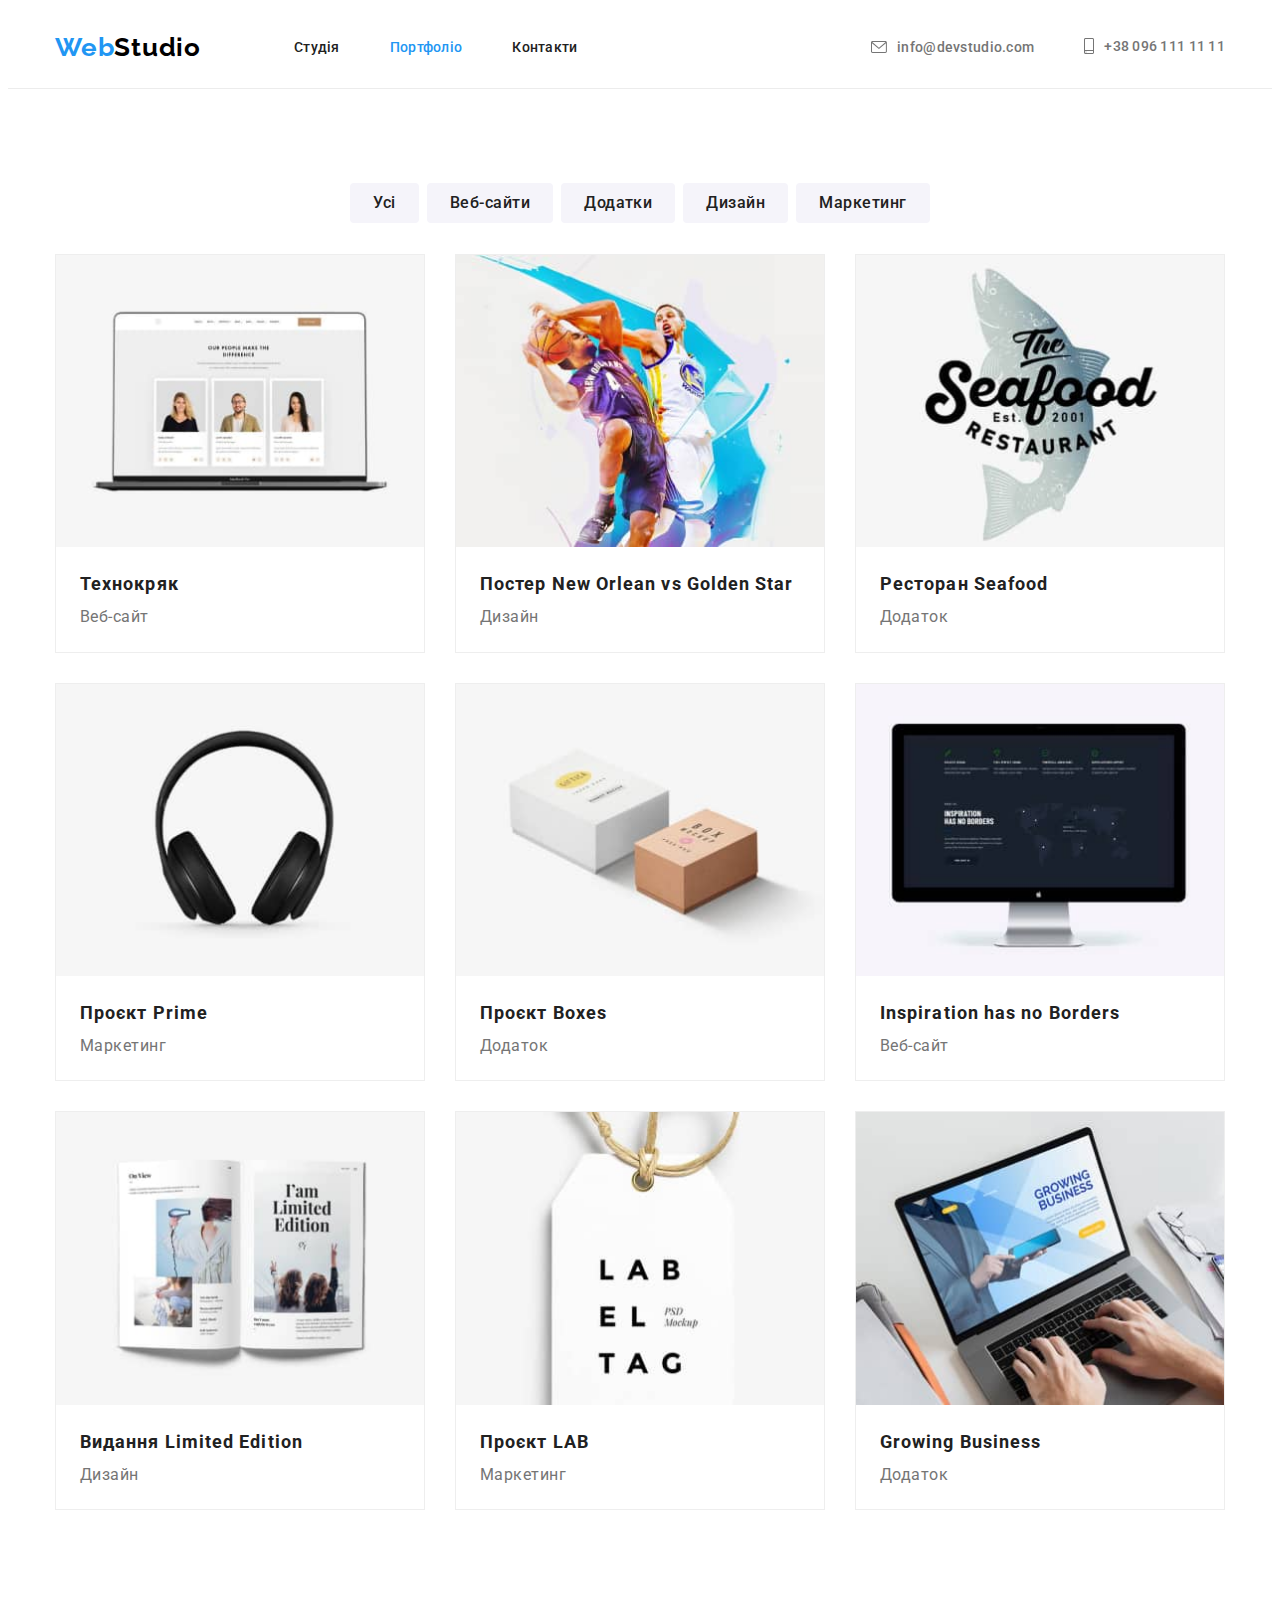
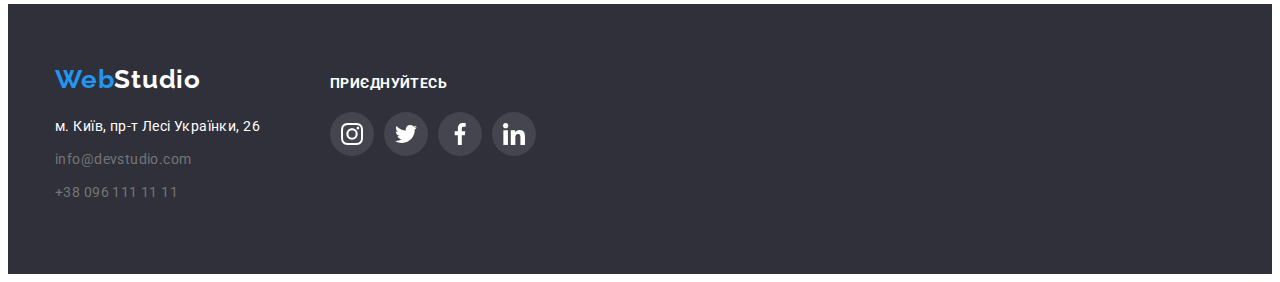
==== portfolio.html @ a6fc7d83 "1" ====
<!DOCTYPE html>
<html lang="uk">
  <head>
    <meta charset="UTF-8" />
    <meta http-equiv="X-UA-Compatible" content="IE=edge" />
    <meta name="viewport" content="width=device-width, initial-scale=1.0" />
    <title>WebStudio</title>
    <!-- GoogleFonts -->
    <link
      href="https://fonts.googleapis.com/css2?family=Raleway:wght@700&family=Roboto:wght@400;500;700;900&display=swap"
      rel="stylesheet"
    />
    <link rel="stylesheet" href="./css/styles.css" />
  </head>
  <body>
    <header class="border">
      <div class="container">
        <nav class="main-nav">
          <a class="logo-webs" href="#">Web<span class="logo-studio">Studio</span></a>
          <ul class="links">
            <li class="item">
              <a class="link-studio" href="./index.html">Студія</a>
            </li>
            <li class="item">
              <a class="link-portfolio current" href="./portfolio.html">Портфоліо</a>
            </li>
            <li class="item">
              <a class="link-contacts" href="#">Контакти</a>
            </li>
          </ul>
        </nav>
        <!-- mail and telephone number -->

        <ul class="contacts">
          <li class="item item-mail">
            <a class="contacts-mail" href="mailto:info@devstudio.com">
              <svg class="envelope" width="16px" height="12px" ;>
                <use href="./images/icons.svg#icon-envelope"></use>
              </svg>
              info@devstudio.com</a
            >
          </li>
          <li class="item item-tel">
            <a class="contacts-tel" href="tel:+380961111111">
              <svg class="telephone" width="10" height="16" ;>
                <use href="./images/icons.svg#icon-smartphone"></use>
              </svg>
              +38 096 111 11 11</a
            >
          </li>
        </ul>
      </div>
    </header>
    <!-- main-navigation -->
    <main>
      <section class="portfolio-cont">
        <div class="container">
          <h1 hidden>portfolio</h1>
          <ul class="main-nav-filter">
            <li class="item"><button class="button" type="button">Усі</button></li>
            <li class="item"><button class="button" type="button">Веб-сайти</button></li>
            <li class="item"><button class="button" type="button">Додатки</button></li>
            <li class="item"><button class="button" type="button">Дизайн</button></li>
            <li class="item"><button class="button" type="button">Маркетинг</button></li>
          </ul>
          <ul class="our-web">
            <li class="web-item">
              <div class="tumb-portfolio"><p class="port-text"> Ресурс пропонує комплексні пропозиції з різним рівнем функціоналу та сервісів. Все це дозволить
                відвідувачу отримати
                вичерпні відомості про компанію чи приватну особу.</p><a class="sides" href="#"></div>
                <img
                  src="./images/portfolio/1.jpg"
                  alt="приклади сайтів"
                  width="370"
                  height="294"
                />
                <div class="text-work">
                  <h2 class="header-portofolio">Технокряк</h2>
                  <p class="text-portfolio">Веб-сайт</p>
                </div>
              </a>
            </li>
            <li class="web-item">
              <div class="tumb-portfolio">
                <p class="port-text"> Ресурс пропонує комплексні пропозиції з різним рівнем функціоналу та сервісів. Все це дозволить
                  відвідувачу отримати
                  вичерпні відомості про компанію чи приватну особу.</p>
                <a class="sides" href="#">
                
              </div>
                <img
                  src="./images/portfolio/img2.jpg"
                  alt="приклади сайтів"
                  width="370"
                  height="294"
                />
                <div class="text-work">
                  <h2 class="header-portofolio">Постер New Orlean vs Golden Star</h2>
                  <p class="text-portfolio">Дизайн</p>
                </div>
              </a>
            </li>
            <li class="web-item">
              <div class="tumb-portfolio"><p class="port-text"> Ресурс пропонує комплексні пропозиції з різним рівнем функціоналу та сервісів. Все це дозволить
                відвідувачу отримати
                вичерпні відомості про компанію чи приватну особу.</p><a class="sides" href="#"></div>
                <img
                  src="./images/portfolio/img3.jpg"
                  alt="приклади сайтів"
                  width="370"
                  height="294"
                />
                <div class="text-work">
                  <h2 class="header-portofolio">Ресторан Seafood</h2>
                  <p class="text-portfolio">Додаток</p>
                </div>
              </a>
            </li>
            <li class="web-item">
              <div class="tumb-portfolio"><p class="port-text"> Ресурс пропонує комплексні пропозиції з різним рівнем функціоналу та сервісів. Все це дозволить
                відвідувачу отримати
                вичерпні відомості про компанію чи приватну особу.</p><a class="sides" href="#"></div>
                <img
                  src="./images/portfolio/img4.jpg"
                  alt="приклади сайтів"
                  width="370"
                  height="294"
                />
                <div class="text-work">
                  <h2 class="header-portofolio">Проєкт Prime</h2>
                  <p class="text-portfolio">Маркетинг</p>
                </div>
              </a>
            </li>
            <li class="web-item">
              <div class="tumb-portfolio"><p class="port-text"> Ресурс пропонує комплексні пропозиції з різним рівнем функціоналу та сервісів. Все це дозволить
                відвідувачу отримати
                вичерпні відомості про компанію чи приватну особу.</p><a class="sides" href="#"></div>
                <img
                  src="./images/portfolio/img5.jpg"
                  alt="приклади сайтів"
                  width="370"
                  height="294"
                />
                <div class="text-work">
                  <h2 class="header-portofolio">Проєкт Boxes</h2>
                  <p class="text-portfolio">Додаток</p>
                </div>
              </a>
            </li>
            <li class="web-item">
              <div class="tumb-portfolio"><p class="port-text"> Ресурс пропонує комплексні пропозиції з різним рівнем функціоналу та сервісів. Все це дозволить
                відвідувачу отримати
                вичерпні відомості про компанію чи приватну особу.</p><a class="sides" href="#"></div>
                <img
                  src="./images/portfolio/img6.jpg"
                  alt="приклади сайтів"
                  width="370"
                  height="294"
                />
                <div class="text-work">
                  <h2 class="header-portofolio">Inspiration has no Borders</h2>
                  <p class="text-portfolio">Веб-сайт</p>
                </div>
              </a>
            </li>
            <li class="web-item">
              <div class="tumb-portfolio"><p class="port-text"> Ресурс пропонує комплексні пропозиції з різним рівнем функціоналу та сервісів. Все це дозволить
                відвідувачу отримати
                вичерпні відомості про компанію чи приватну особу.</p><a class="sides" href="#"></div>
                <img
                  src="./images/portfolio/img7.jpg"
                  alt="приклади сайтів"
                  width="370"
                  height="294"
                />
                <div class="text-work">
                  <h2 class="header-portofolio">Видання Limited Edition</h2>
                  <p class="text-portfolio">Дизайн</p>
                </div>
              </a>
            </li>
            <li class="web-item">
              <div class="tumb-portfolio"><p class="port-text"> Ресурс пропонує комплексні пропозиції з різним рівнем функціоналу та сервісів. Все це дозволить
                відвідувачу отримати
                вичерпні відомості про компанію чи приватну особу.</p><a class="sides" href="#"></div>
                <img
                  src="./images/portfolio/img8.jpg"
                  alt="приклади сайтів"
                  width="370"
                  height="294"
                />
                <div class="text-work">
                  <h2 class="header-portofolio">Проєкт LAB</h2>
                  <p class="text-portfolio">Маркетинг</p>
                </div>
              </a>
            </li>
            <li class="web-item">
              <div class="tumb-portfolio"><p class="port-text"> Ресурс пропонує комплексні пропозиції з різним рівнем функціоналу та сервісів. Все це дозволить
                відвідувачу отримати
                вичерпні відомості про компанію чи приватну особу.</p><a class="sides" href="#"></div>
                <img
                  src="./images/portfolio/img9.jpg"
                  alt="приклади сайтів"
                  width="370"
                  height="294"
                />
                <div class="text-work">
                  <h2 class="header-portofolio">Growing Business</h2>
                  <p class="text-portfolio">Додаток</p>
                </div>
              </a>
            </li>
          </ul>
        </div>
      </section>
    </main>
    <footer class="footer">
      <div class="footer-block container">
        <div class="footer-cont">
          <a class="logo-web" href="#">Web<span class="logo-studio-footer">Studio</span></a>
          <address>
            <ul class="advantages-footer">
              <li class="footer-item">
                <a class="adress" href="#">м. Київ, пр-т Лесі Українки, 26</a>
              </li>
              <li class="footer-item">
                <a class="contacts-mail-footer" href="mailto:info@devstudio.com"
                  >info@devstudio.com</a
                >
              </li>
              <li class="footer-item">
                <a class="contacts-tel-footer" href="tel:+380961111111">+38 096 111 11 11</a>
              </li>
            </ul>
          </address>
        </div>
        <div class="foot-par">
          <h2 class="footer-text-header">Приєднуйтесь</h2>
          <ul class="social-accounts">
            <li class="social-items">
              <a class="icons-footers" href="#">
                <svg class="icons-footer" width="22" height="22">
                  <use href="./images/icons.svg#icon-instagram-2"></use>
                </svg>
              </a>
            </li>
            <li class="social-items">
              <a class="icons-footers" href="#">
                <svg class="icons-footer" width="22" height="22">
                  <use href="./images/icons.svg#icon-twitter-1"></use>
                </svg>
              </a>
            </li>
            <li class="social-items">
              <a class="icons-footers" href="#">
                <svg class="icons-footer" width="22px" height="22px">
                  <use href="./images/icons.svg#icon-facebook-1"></use>
                </svg>
              </a>
            </li>
            <li class="social-items">
              <a class="icons-footers" href="#">
                <svg class="icons-footer" width="22" height="22">
                  <use href="./images/icons.svg#icon-linkedin-1"></use>
                </svg>
              </a>
            </li>
          </ul>
        </div>
      </div>
    </footer>
  </body>
</html>
---- css/styles.css ----
h1,
h2,
h3,
p,
ul {
  margin: 0px;
  padding: 0px;
}

html {
  box-sizing: border-box;
}

*,
*::after,
*::before {
  box-sizing: inherit;
}
.list {
  list-style: none;
  padding-left: 0;
  margin: 0;
}

a {
  padding-left: 0;
  margin: 0;
}
ul {
  text-decoration: none;
}
img {
  display: block;
  max-width: 100%;
  height: auto;
}

:root {
  --main-blue-color: #2196f3;
  --main-black-color: #212121;
  --secondary-text-color: #757575;
  --main-font-color: #ffffff;
  --secondary-font-color: #f5f4fa;
}
body {
  font-family: 'Roboto', 'Raleway', 'Gill Sans', 'Gill Sans MT', sans-serif;
  font-style: normal;
  font-weight: 400;
  letter-spacing: 0.03em;
  color: var(--secondary-text-color);
}
/* header */
/* logo */
.container {
  display: flex;
  width: 1200px;
  padding-left: 15px;
  padding-right: 15px;
  margin-left: auto;
  margin-right: auto;
}

.main-nav {
  display: flex;
  align-items: center;
  margin-right: auto;
}

.logo-webs {
  font-family: 'Raleway', sans-serif;
  font-weight: 700;
  font-size: 26px;
  line-height: 1.2;
  letter-spacing: 0.03em;
  text-decoration-line: none;
  color: var(--main-blue-color);
  margin-right: 93px;
  padding-top: 24px;
  padding-bottom: 25px;
}

.logo-studio {
  color: #000000;
}
/* header-nav */
.border {
  border-bottom: 1px solid #ececec;
}

.links .item + .item {
  margin-left: 50px;
}

.links {
  font-family: 'Roboto', sans-serif;
  display: flex;
  font-weight: 500;
  font-size: 14px;
  line-height: 1.1;
  letter-spacing: 0.02em;
  list-style-type: none;
  padding-left: 0;
  margin: 0;
}

.link-studio,
.link-portfolio,
.link-contacts {
  text-decoration: none;
  color: var(--main-black-color);
  font-weight: 500;
  font-size: 14px;
  line-height: 1.1;
  letter-spacing: 0.02em;
  padding-top: 32px;
  padding-bottom: 32px;
  display: block;
  transition: color 250ms cubic-bezier(0.4, 0, 0.2, 1);
}

.link-studio::after,
.link-portfolio::after,
.link-contacts::after {
  content: "";
  display: block;
  background-color: var(--main-blue-color);
  width: 100%;
  height: 4px;
  position: absolute;
  border-radius: 2px;
  bottom: -1px;
  opacity: 0;
}

.link-studio:hover::after,
.link-portfolio:hover::after,
.link-contacts:hover::after {
  opacity: 1;
}

.link-studio:hover,
.link-portfolio:hover,
.link-contacts:hover {
  color: var(--main-blue-color);
  /* opacity: 1; */

}

.link-studio:focus,
.link-portfolio:focus,
.link-contacts:focus {
  color: var(--main-blue-color);
  
}

.current {
  color: var(--main-blue-color);
}

/* contacts */
.contacts {
  display: flex;
  align-items: center;

  font-weight: 500;
  font-size: 14px;
  line-height: 1.1;
  letter-spacing: 0.02em;
  list-style-type: none;
  margin: 0;
  padding: 0;
}

.contacts .item + .item {
  margin-left: 50px;
}

.item {
  position: relative;
 
}

.contacts-mail,
.contacts-tel {
  display: inline-flex;
  color: var(--secondary-text-color);
  text-decoration: none;
  align-items: center;
  transition: color 250ms cubic-bezier(0.4, 0, 0.2, 1);
}

.item-mail:hover {
  color: var(--main-blue-color);
}

.item-tel:hover {
  color: var(--main-blue-color);
}

.envelope,
.telephone {
  margin-right: 10px;
  fill: currentColor;
}

.contacts-mail:hover,
.contacts-tel:hover {
  color: var(--main-blue-color);
}
.contacts-mail:focus,
.contacts-tel:focus {
  color: var(--main-blue-color);
}
/* hero */
.hero {
  display: flex;
  flex-direction: column;
  text-align: center;
  padding-top: 200px;
  padding-bottom: 200px;
  margin-left: auto;
  margin-right: auto;
}

.overlay {
  max-width: 1600px;
  height: 600px;
  background-color: #757575;
  background-image: linear-gradient(to right, rgba(47, 48, 58, 0.4), rgba(47, 48, 58, 0.4)),
    url(../images/hero.jpg);
}

.main-hero {
  display: flex;
  flex-direction: column;
  align-items: center;
  padding-left: 0;
  padding-right: 0;
}
.hero-slogan {
  box-sizing: border-box;
  font-family: 'Roboto', sans-serif;
  font-weight: 900;
  font-size: 44px;
  line-height: 1.4;
  text-align: center;
  letter-spacing: 0.06em;
  text-transform: uppercase;
  color: var(--main-font-color);
  margin-bottom: 30px;
}

.button {
  color: var(--main-font-color);
  background-color: var(--main-blue-color);
  font-weight: 700;
  font-size: 16px;
  line-height: 1.9;
  border-radius: 4px;
  border: 1px solid transparent;
  transition: background-ciolor 250ms cubic-bezier(0.4, 0, 0.2, 1), color 250ms cubic-bezier(0.4, 0, 0.2, 1);
   
}

.button-hero {
  position: relative;
  color: var(--main-font-color);
  background-color: var(--main-blue-color);
  font-weight: 700;
  font-size: 16px;
  line-height: 1.9;
  border-radius: 4px;
  border: 1px solid transparent;
  width: 216px;
  padding: 10px 32px;
  
}

.button-hero:hover {
  background-color: #188CE8;
  box-shadow: 0px 4px 4px rgba(0, 0, 0, 0.15);
  border-radius: 4px;
}

.pointer {
  cursor: pointer;
  transition: background-color 250ms cubic-bezier(0.4, 0, 0.2, 1);
}

.button:hover {
  color: var(--main-blue-color);
  background-color: var(--main-font-color);
}

.button:focus {
  color: var(--main-blue-color);
  background-color: var(--main-font-color);
}

/* <!-- our advantages --> */
.advantages-section {
  padding-top: 94px;
  padding-bottom: 94px;
}

.advantages {
  font-family: 'Roboto';
  list-style-type: none;
  display: flex;
  padding: 0;
  gap: 30px;
}
.main-icons {
  display: flex;
  width: 270px;
  align-items: center;
  height: 120px;
  background-color: #f5f4fa;
  margin-bottom: 30px;
  justify-content: center;
}

.antenna {
  align-items: center;
  fill: currentColor;
}

.item-antenna {
  border-radius: 4px;
}

.headers {
  font-weight: 700;
  font-size: 14px;
  line-height: 1.2;
  letter-spacing: 0.03em;
  text-transform: uppercase;
  color: #212121;
  margin-bottom: 10px;
}

.text {
  font-size: 14px;
  line-height: 1.7;
  letter-spacing: 0.03em;
  color: var(--secondary-text-color);
}

/* /* our works */
.container-work {
  width: 1200px;
  margin-left: auto;
  margin-right: auto;
  margin-bottom: 81px;
}

.to-do-section {
  display: flex;
  flex-direction: column;
  align-items: center;
  padding-left: 0;
  padding-right: 0;
}

.to-do {
  padding-bottom: 94px;
}
.header-work {
  font-family: 'Roboto';
  font-style: normal;
  font-weight: 700;
  font-size: 36px;
  line-height: 42px;
  text-align: center;
  letter-spacing: 0.03em;

  color: #212121;
  padding-bottom: 50px;
}

.our-works {
  display: flex;
  padding: 0;
  list-style-type: none;
  margin: 0;
  gap: 30px;
}

.works-item {
  position: relative;
  flex-basis: calc((100% - 90px) / 3);
}
.works-item::before {
  position: absolute;
  bottom: 0;
  content: "";
  display: inline-block;
  width: 100%;
  height: 70px;
  background-color: #2F303A;
  opacity: 0.8;
}
.text-bg {
  position: absolute;
  bottom: 27px;
  left: 107px;
  font-weight: 700;
    font-size: 14px;
    line-height: 16px;
    text-align: center;
    letter-spacing: 0.03em;
    text-transform: uppercase;
    color: #FFFFFF;
    
}

/* our team */
.team-section {
  background-color: #f5f4fa;
  padding-top: 94px;
  padding-bottom: 94px;
}

.section-cont {
  display: flex;
  flex-direction: column;
}

.team {
  width: 1170px;
  font-family: 'Roboto';
  font-weight: 700;
  font-size: 36px;
  line-height: 1.7;
  text-align: center;
  letter-spacing: 0.03em;
  color: var(--main-black-color);
  padding-bottom: 50px;
}
.team-text {
  padding-top: 30px;
  padding-bottom: 30px;
}

.team-members {
  font-family: 'Roboto';
  display: flex;
  list-style-type: none;
  padding: 0;
  margin: 0;
  gap: 30px;
}

.team-item {
  background-color: var(--main-font-color);
  box-shadow: 0px 1px 3px rgba(0, 0, 0, 0.12), 0px 1px 1px rgba(0, 0, 0, 0.14),
    0px 2px 1px rgba(0, 0, 0, 0.2);
  border-radius: 0px 0px 4px 4px;
}

.members {
  font-weight: 500;
  font-size: 16px;
  line-height: 1.7;
  letter-spacing: 0.03em;
  color: var(--main-black-color);
  text-align: center;
}
.possition {
  font-size: 16px;
  line-height: 1.7;
  letter-spacing: 0.03em;
  color: var(--secondary-text-color);
  text-align: center;
  margin-bottom: 16px;
}

.team-icons {
  width: 206px;
  margin: auto;
}

.team-links {
  width: 44px;
  height: 44px;
  fill: #afb1b8;
  text-decoration: none;
  justify-content: center;
  display: inline-flex;
  align-items: center;
  border-radius: 50%;
  transition: fill 250ms cubic-bezier(0.4, 0, 0.2, 1), background-color 250ms cubic-bezier(0.4, 0, 0.2, 1);
}

.team-links:hover {
  width: 44px;
  height: 44px;
  fill: #fff;
  text-decoration: none;
  background-color: var(--main-blue-color);
  padding: 12px;
  display: inline-flex;
  align-items: center;
  border-radius: 50%;
}

.icons-list-team {
  display: flex;
  list-style: none;
  justify-content: space-between;
  align-items: center;
}

.ellipse-1,
.ellipse-2,
.ellipse-3,
.ellipse-4 {
  fill: AFB1B8;
}

.ellipse-1:hover {
  fill: var(--main-font-color);
}
.ellipse-2:hover {
  fill: var(--main-font-color);
}
.ellipse-3:hover {
  fill: var(--main-font-color);
}
.ellipse-4:hover {
  fill: var(--main-font-color);
}

.icons-clients-comp {
  padding-top: 94px;
  padding-bottom: 94px;
}
.second {
  display: flex;
  flex-direction: column;
}

.parameters {
  display: flex;
  list-style: none;
  gap: 30px;
}

.icons-list {
  display: flex;
  width: 170px;
  height: 92px;
  align-items: center;
}

.company-icons {
  display: flex;
  width: 100%;
  height: 100%;
  border: 1px solid #afb1b8;
  border-radius: 4px;
  margin-right: 0px;
  justify-content: center;
  align-items: center;
  transition: border 250ms cubic-bezier(0.4, 0, 0.2, 1);
    
}

.company-icons:hover,
.company-icons:focus {
  border: 1px solid #2196f3;
}

.clients-comp {
  font-weight: 700;
  font-size: 36px;
  line-height: 1.16px;
  letter-spacing: 0.03em;
  color: #212121;
  padding-bottom: 50px;
  margin: auto;
}

.clients-colors {
  fill: #afb1b8;
  transition: fill 250ms cubic-bezier(0.4, 0, 0.2, 1);
  
}

.company-icons:hover .clients-colors {
  fill: var(--main-blue-color);
}

/* footer */
.footer {
  background-color: #2f303a;
  padding-top: 60px;

  padding-bottom: 60px;
}

.footer-item {
  margin-bottom: 9px;
}

.footer-cont {
  display: flex;
  flex-direction: column;
  margin-right: 70px;
}
.logo-studio-footer {
  color: var(--main-font-color);
}

.logo-web {
  font-family: 'Raleway', sans-serif;
  font-weight: 700;
  font-size: 26px;
  line-height: 1.2;
  letter-spacing: 0.03em;
  text-decoration-line: none;
  color: var(--main-blue-color);
  margin-bottom: 20px;
}
.advantages-footer {
  font-family: 'Roboto';
  font-weight: 400;
  font-size: 14px;
  line-height: 1.7;
  letter-spacing: 0.03em;
  list-style-type: none;
  padding: 0;
  margin: 0;
}

.adress-info {
  list-style-type: none;
}
.adress {
  font-style: normal;
  font-size: 14px;
  line-height: 1.7;
  letter-spacing: 0.03em;
  color: var(--main-font-color);
  text-decoration: none;
  transition: color 250ms cubic-bezier(0.4, 0, 0.2, 1);
}

.adress:hover,
.adress:focus {
  color: var(--main-blue-color);
}
.contacts-mail-footer,
.contacts-tel-footer {
  font-style: normal;
  font-size: 14px;
  line-height: 1.7;
  letter-spacing: 0.03em;
  color: var(--secondary-text-color);
  text-decoration: none;
  transition: color 250ms cubic-bezier(0.4, 0, 0.2, 1);
}
.contacts-mail-footer:hover,
.contacts-tel-footer:hover {
  color: var(--main-blue-color);
}
.contacts-mail-footer:focus,
.contacts-tel-footer:focus {
  color: var(--main-blue-color);
}

.icon-footer {
  display: flex;
  margin-right: auto;
}

.footer-text-header {
  font-weight: 700;
  font-size: 14px;
  line-height: 1.1;
  letter-spacing: 0.03em;
  text-transform: uppercase;
  margin-bottom: 20px;
  color: #ffffff;
}

.social-accounts {
  display: flex;
  list-style: none;
}

.social-items:not(:last-child) {
  margin-right: 10px;
}

.icons-footers {
  display: flex;
  width: 44px;
  height: 44px;
  align-items: center;
  justify-content: center;
  border-radius: 50%;
  background: rgba(255, 255, 255, 0.1);
  transition: background-color 250ms cubic-bezier(0.4, 0, 0.2, 1);
}

.icons-footers:hover {
  background-color: #2196f3;
}

.icons-footer {
  fill: var(--main-font-color);
  transition: color 250ms cubic-bezier(0.4, 0, 0.2, 1);
}

.footer-block {
  display: flex;
  align-items: baseline;
}

/* buttons */

.portfolio-cont .container {
  display: inline;
}

.main-nav-filter {
  display: flex;
  margin: auto;
  justify-content: center;
  color: var(--main-black-color);
  list-style-type: none;
  padding: 0;
  margin-bottom: 31px;
}

.button {
  font-family: 'Roboto';
  font-style: normal;
  text-align: center;
  letter-spacing: 0.03em;
  font-weight: 500;
  font-size: 16px;
  line-height: 1.6;
  padding-top: 6px;
  padding-right: 22px;
  padding-bottom: 6px;
  padding-left: 22px;
}

.main-nav-filter .item + .item {
  margin-left: 8px;
}

.main-nav-filter .button {
  color: var(--main-black-color);
  background-color: var(--secondary-font-color);
  font-weight: 500;
  font-size: 16px;
  line-height: 1.6;
  text-align: center;
  letter-spacing: 0.03em;
  cursor: pointer;
}
.main-nav-filter .button:hover {
  color: var(--main-font-color);
  background-color: var(--main-blue-color);
  filter: drop-shadow(0px 4px 4px rgba(0, 0, 0, 0.25));
}
.main-nav-filter .button:focus {
  color: var(--main-font-color);
  background-color: var(--main-blue-color);
}

/* Our web-sides */
.our-web {
  display: flex;
  flex-wrap: wrap;
  list-style-type: none;
  width: 1170px;

  padding: 0;
  justify-content: space-between;
  margin: 0;
  gap: 30px;
}

.web-item {
  position: relative;
  border: 1px solid #eeeeee;
  flex-basis: calc((100% - 60px) / 3);
  transition: box-shadow 250ms cubic-bezier(0.4, 0, 0.2, 1);
}

.tumb-portfolio::before {
  display: flex;
  content: "";
  position: absolute;
  width: 370px;
  height: 294px;
  background-color: rgba(33, 150, 243, 0.9);
  opacity: 0;
  transform: translateY(100%);
  transition: transform 250ms cubic-bezier(0.4, 0, 0.2, 1);
  
}

.web-item:hover .tumb-portfolio::before,
 .web-item:focus.tumb-portfolio::before {
  opacity: 1;
  transform: translateY(0);
  transition: transform 250ms cubic-bezier(0.4, 0, 0.2, 1);
}

.web-item:hover,
.web-item:focus {
  border: 1px solid #eeeeee;
  box-shadow: 0px 4px 4px rgba(0, 0, 0, 0.25);
}

.port-text {
  position: absolute;
top: 63px;
left: 24px;
bottom: 63px;
right: 24px;
  font-weight: 400;
    font-size: 18px;
    line-height: 1.5;
    letter-spacing: 0.03em;
    color: #FFFFFF;
    opacity: 0;
      transform: translateY(100%);
      transition: transform 250ms cubic-bezier(0.4, 0, 0.2, 1);
}

.web-item:hover .port-text,
.web-item:focus.port-text:focus {
  opacity: 1;
    transform: translateY(0);
    transition: transform 250ms cubic-bezier(0.4, 0, 0.2, 1);
}
.sides {
  text-decoration: none;
}

.text-work {
  padding: 19px 24px 19px 24px;
  text-decoration: none;
}

.header-portofolio {
  font-family: 'Roboto';
  font-weight: 700;
  font-size: 18px;
  line-height: 2;
  letter-spacing: 0.06em;
  color: var(--main-black-color);
}
.text-portfolio {
  font-family: 'Roboto';
  font-size: 16px;
  line-height: 1.9;
  letter-spacing: 0.03em;
  color: var(--secondary-text-color);
}

/* main-portfolio */
.portfolio-cont {
  display: flex;
  padding-top: 94px;
  padding-bottom: 94px;
  justify-content: center;
}


.backdrop {
  position: fixed;
   top: 0;
  left: 0;
  background-color: rgba(0, 0, 0, 0.102);
  width: 100%;
  height: 100%;
  
}

.backdrop.is-hidden {
  opacity: 0;
  pointer-events: none;
}

.backdrop .modal {
 position: absolute;
  top: 50%;
  left: 50%;
    width: 528px;
      height: 521px;
  transform: translate(-50%, -50%);
  background-color: #FFFFFF;
}

.modal {
  display: flex;
}

.icon-svg {
display: flex;
align-items: center;
justify-content: center;
  width: 30px;
  height: 30px;
}


.close-btn {
  display: inline-block;
  margin-left: auto;
  background: transparent;
  border: none;
  width: 30px;
  height: 30px;
  /* background-image: url('../images/close1.png'); */
}
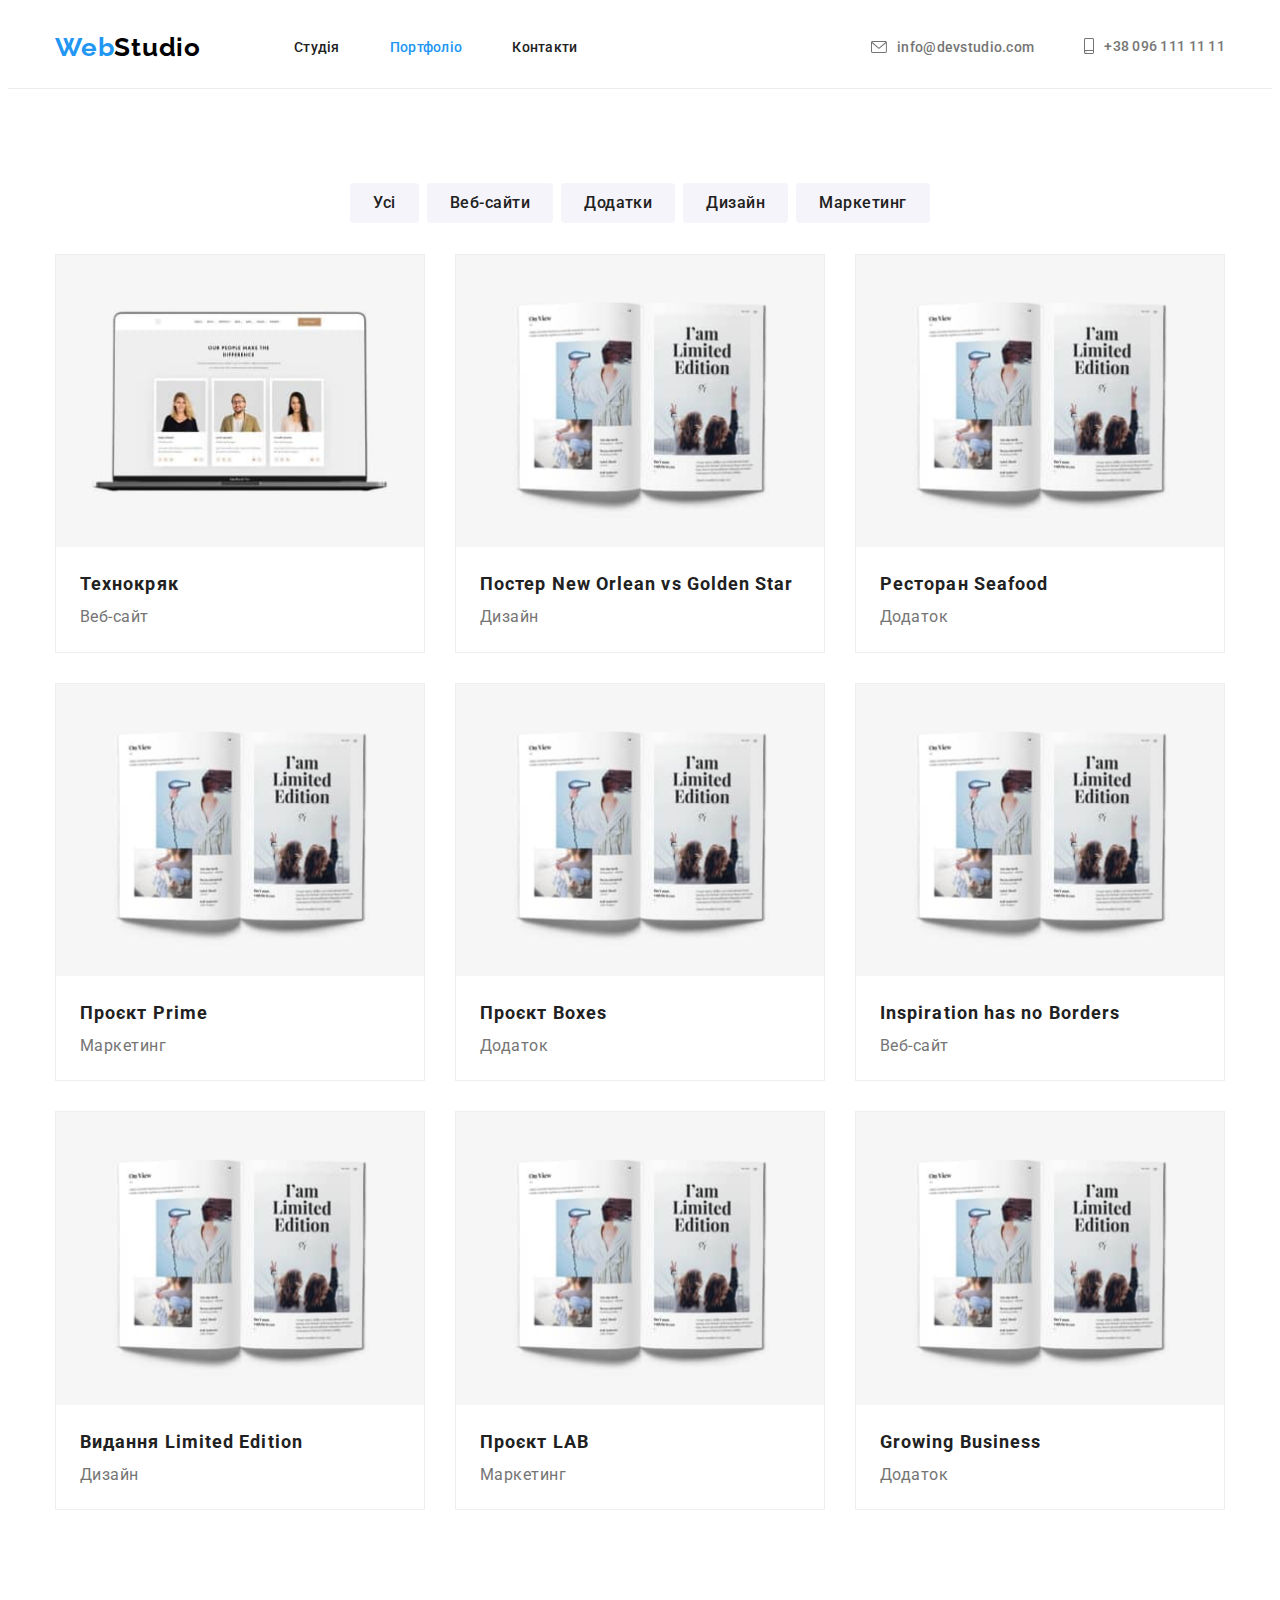
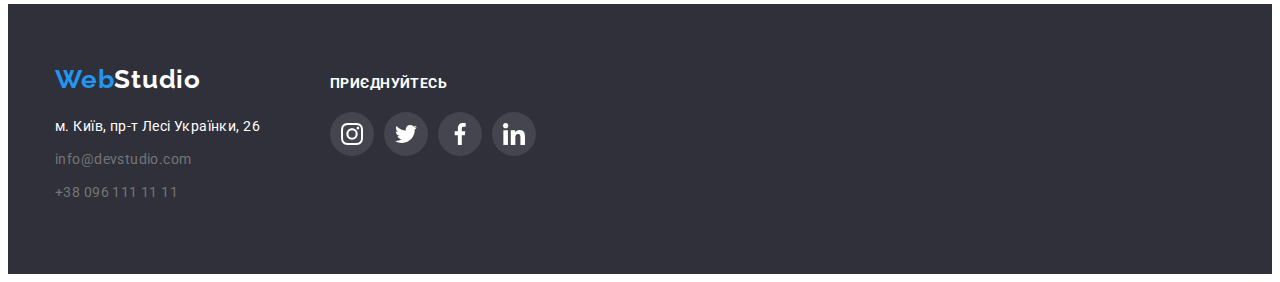
==== commit e5fdb443: "hw 5" ====
--- a/portfolio.html
+++ b/portfolio.html
@@ -1,275 +1,269 @@
 <!DOCTYPE html>
 <html lang="uk">
-  <head>
-    <meta charset="UTF-8" />
-    <meta http-equiv="X-UA-Compatible" content="IE=edge" />
-    <meta name="viewport" content="width=device-width, initial-scale=1.0" />
-    <title>WebStudio</title>
-    <!-- GoogleFonts -->
-    <link
-      href="https://fonts.googleapis.com/css2?family=Raleway:wght@700&family=Roboto:wght@400;500;700;900&display=swap"
-      rel="stylesheet"
-    />
-    <link rel="stylesheet" href="./css/styles.css" />
-  </head>
-  <body>
-    <header class="border">
+
+<head>
+  <meta charset="UTF-8" />
+  <meta http-equiv="X-UA-Compatible" content="IE=edge" />
+  <meta name="viewport" content="width=device-width, initial-scale=1.0" />
+  <title>WebStudio</title>
+  <!-- GoogleFonts -->
+  <link href="https://fonts.googleapis.com/css2?family=Raleway:wght@700&family=Roboto:wght@400;500;700;900&display=swap"
+    rel="stylesheet" />
+  <link rel="stylesheet" href="./css/styles.css" />
+</head>
+
+<body>
+  <header class="border">
+    <div class="container">
+      <nav class="main-nav">
+        <a class="logo-webs" href="#">Web<span class="logo-studio">Studio</span></a>
+        <ul class="links">
+          <li class="item">
+            <a class="link-studio" href="./index.html">Студія</a>
+          </li>
+          <li class="item">
+            <a class="link-portfolio current" href="./portfolio.html">Портфоліо</a>
+          </li>
+          <li class="item">
+            <a class="link-contacts" href="#">Контакти</a>
+          </li>
+        </ul>
+      </nav>
+      <!-- mail and telephone number -->
+
+      <ul class="contacts">
+        <li class="item item-mail">
+          <a class="contacts-mail" href="mailto:info@devstudio.com">
+            <svg class="envelope" width="16px" height="12px" ;>
+              <use href="./images/icons.svg#icon-envelope"></use>
+            </svg>
+            info@devstudio.com</a>
+        </li>
+        <li class="item item-tel">
+          <a class="contacts-tel" href="tel:+380961111111">
+            <svg class="telephone" width="10" height="16" ;>
+              <use href="./images/icons.svg#icon-smartphone"></use>
+            </svg>
+            +38 096 111 11 11</a>
+        </li>
+      </ul>
+    </div>
+  </header>
+  <!-- main-navigation -->
+  <main>
+    <section class="portfolio-cont">
       <div class="container">
-        <nav class="main-nav">
-          <a class="logo-webs" href="#">Web<span class="logo-studio">Studio</span></a>
-          <ul class="links">
-            <li class="item">
-              <a class="link-studio" href="./index.html">Студія</a>
-            </li>
-            <li class="item">
-              <a class="link-portfolio current" href="./portfolio.html">Портфоліо</a>
-            </li>
-            <li class="item">
-              <a class="link-contacts" href="#">Контакти</a>
-            </li>
-          </ul>
-        </nav>
-        <!-- mail and telephone number -->
-
-        <ul class="contacts">
-          <li class="item item-mail">
-            <a class="contacts-mail" href="mailto:info@devstudio.com">
-              <svg class="envelope" width="16px" height="12px" ;>
-                <use href="./images/icons.svg#icon-envelope"></use>
-              </svg>
-              info@devstudio.com</a
-            >
-          </li>
-          <li class="item item-tel">
-            <a class="contacts-tel" href="tel:+380961111111">
-              <svg class="telephone" width="10" height="16" ;>
-                <use href="./images/icons.svg#icon-smartphone"></use>
-              </svg>
-              +38 096 111 11 11</a
-            >
-          </li>
+        <h1 hidden>portfolio</h1>
+        <ul class="main-nav-filter">
+          <li class="item"><button class="button" type="button">Усі</button></li>
+          <li class="item"><button class="button" type="button">Веб-сайти</button></li>
+          <li class="item"><button class="button" type="button">Додатки</button></li>
+          <li class="item"><button class="button" type="button">Дизайн</button></li>
+          <li class="item"><button class="button" type="button">Маркетинг</button></li>
         </ul>
-      </div>
-    </header>
-    <!-- main-navigation -->
-    <main>
-      <section class="portfolio-cont">
-        <div class="container">
-          <h1 hidden>portfolio</h1>
-          <ul class="main-nav-filter">
-            <li class="item"><button class="button" type="button">Усі</button></li>
-            <li class="item"><button class="button" type="button">Веб-сайти</button></li>
-            <li class="item"><button class="button" type="button">Додатки</button></li>
-            <li class="item"><button class="button" type="button">Дизайн</button></li>
-            <li class="item"><button class="button" type="button">Маркетинг</button></li>
-          </ul>
-          <ul class="our-web">
-            <li class="web-item">
-              <div class="tumb-portfolio"><p class="port-text"> Ресурс пропонує комплексні пропозиції з різним рівнем функціоналу та сервісів. Все це дозволить
-                відвідувачу отримати
-                вичерпні відомості про компанію чи приватну особу.</p><a class="sides" href="#"></div>
-                <img
-                  src="./images/portfolio/1.jpg"
-                  alt="приклади сайтів"
-                  width="370"
-                  height="294"
-                />
+        <ul class="our-web">
+          <li class="web-item">
+              <a class="sides" href="#">
+                  <div class="overlays">
+                <img src="./images/portfolio/1.jpg" alt="приклади сайтів" width="370" height="294" />
+                <p class="port-text"> Ресурс пропонує комплексні пропозиції з різним рівнем функціоналу та сервісів. Все
+                  це дозволить
+                  відвідувачу отримати
+                  вичерпні відомості про компанію чи приватну особу.</p>
+                </div>
                 <div class="text-work">
                   <h2 class="header-portofolio">Технокряк</h2>
                   <p class="text-portfolio">Веб-сайт</p>
+                  </div>
+              </a>
+            
+      </li>
+      <li class="web-item">
+<a class="sides" href="#">
+  <div class="overlays">
+    <p class="port-text"> Ресурс пропонує комплексні пропозиції з різним рівнем функціоналу та сервісів. Все це
+      дозволить
+      відвідувачу отримати
+      вичерпні відомості про компанію чи приватну особу.</p>
+    <img src="./images/portfolio/img7.jpg" alt="приклади сайтів" width="370" height="294" />
+  </div>
+            <div class="text-work">
+              <h2 class="header-portofolio">Постер New Orlean vs Golden Star</h2>
+       <p class="text-portfolio">Дизайн</p>
+            </div>
+          </a>
+
+      </li>
+      <li class="web-item">
+              <a class="sides" href="#">
+                <div class="overlays">
+                  <p class="port-text"> Ресурс пропонує комплексні пропозиції з різним рівнем функціоналу та сервісів. Все це
+                    дозволить
+                    відвідувачу отримати
+                    вичерпні відомості про компанію чи приватну особу.</p>
+                  <img src="./images/portfolio/img7.jpg" alt="приклади сайтів" width="370" height="294" />
                 </div>
-              </a>
+            <div class="text-work">
+              <h2 class="header-portofolio">Ресторан Seafood</h2>
+              <p class="text-portfolio">Додаток</p>
+            </div>
+          </a>
+       
+      </li>
+      <li class="web-item">
+      <a class="sides" href="#">
+        <div class="overlays">
+          <p class="port-text"> Ресурс пропонує комплексні пропозиції з різним рівнем функціоналу та сервісів. Все це
+            дозволить
+            відвідувачу отримати
+            вичерпні відомості про компанію чи приватну особу.</p>
+          <img src="./images/portfolio/img7.jpg" alt="приклади сайтів" width="370" height="294" />
+        </div>
+            <div class="text-work">
+              <h2 class="header-portofolio">Проєкт Prime</h2>
+              <p class="text-portfolio">Маркетинг</p>
+            </div>
+          </a>
+       
+
+      </li>
+      <li class="web-item">
+      <a class="sides" href="#">
+        <div class="overlays">
+          <p class="port-text"> Ресурс пропонує комплексні пропозиції з різним рівнем функціоналу та сервісів. Все це
+            дозволить
+            відвідувачу отримати
+            вичерпні відомості про компанію чи приватну особу.</p>
+          <img src="./images/portfolio/img7.jpg" alt="приклади сайтів" width="370" height="294" />
+        </div>
+            <div class="text-work">
+              <h2 class="header-portofolio">Проєкт Boxes</h2>
+              <p class="text-portfolio">Додаток</p>
+            </div>
+          </a>
+       
+      </li>
+      <li class="web-item">
+      <a class="sides" href="#">
+        <div class="overlays">
+          <p class="port-text"> Ресурс пропонує комплексні пропозиції з різним рівнем функціоналу та сервісів. Все це
+            дозволить
+            відвідувачу отримати
+            вичерпні відомості про компанію чи приватну особу.</p>
+          <img src="./images/portfolio/img7.jpg" alt="приклади сайтів" width="370" height="294" />
+        </div>
+            <div class="text-work">
+              <h2 class="header-portofolio">Inspiration has no Borders</h2>
+              <p class="text-portfolio">Веб-сайт</p>
+            </div>
+          </a>
+       
+      </li>
+      <li class="web-item">
+      <a class="sides" href="#">
+        <div class="overlays">
+          <p class="port-text"> Ресурс пропонує комплексні пропозиції з різним рівнем функціоналу та сервісів. Все це
+            дозволить
+            відвідувачу отримати
+            вичерпні відомості про компанію чи приватну особу.</p>
+            <img src="./images/portfolio/img7.jpg" alt="приклади сайтів" width="370" height="294" />
+            </div>
+            <div class="text-work">
+              <h2 class="header-portofolio">Видання Limited Edition</h2>
+              <p class="text-portfolio">Дизайн</p>
+            </div>
+          </a>
+       
+      </li>
+      <li class="web-item">
+      <a class="sides" href="#">
+        <div class="overlays">
+          <p class="port-text"> Ресурс пропонує комплексні пропозиції з різним рівнем функціоналу та сервісів. Все це
+            дозволить
+            відвідувачу отримати
+            вичерпні відомості про компанію чи приватну особу.</p>
+          <img src="./images/portfolio/img7.jpg" alt="приклади сайтів" width="370" height="294" />
+        </div>
+            <div class="text-work">
+              <h2 class="header-portofolio">Проєкт LAB</h2>
+              <p class="text-portfolio">Маркетинг</p>
+            </div>
+          </a>
+       
+      </li>
+      <li class="web-item">
+      <a class="sides" href="#">
+        <div class="overlays">
+          <p class="port-text"> Ресурс пропонує комплексні пропозиції з різним рівнем функціоналу та сервісів. Все це
+            дозволить
+            відвідувачу отримати
+            вичерпні відомості про компанію чи приватну особу.</p>
+          <img src="./images/portfolio/img7.jpg" alt="приклади сайтів" width="370" height="294" />
+        </div>
+            <div class="text-work">
+              <h2 class="header-portofolio">Growing Business</h2>
+              <p class="text-portfolio">Додаток</p>
+            </div>
+          </a>
+       
+      </li>
+      </ul>
+      </div>
+    </section>
+  </main>
+  <footer class="footer">
+    <div class="footer-block container">
+      <div class="footer-cont">
+        <a class="logo-web" href="#">Web<span class="logo-studio-footer">Studio</span></a>
+        <address>
+          <ul class="advantages-footer">
+            <li class="footer-item">
+              <a class="adress" href="#">м. Київ, пр-т Лесі Українки, 26</a>
             </li>
-            <li class="web-item">
-              <div class="tumb-portfolio">
-                <p class="port-text"> Ресурс пропонує комплексні пропозиції з різним рівнем функціоналу та сервісів. Все це дозволить
-                  відвідувачу отримати
-                  вичерпні відомості про компанію чи приватну особу.</p>
-                <a class="sides" href="#">
-                
-              </div>
-                <img
-                  src="./images/portfolio/img2.jpg"
-                  alt="приклади сайтів"
-                  width="370"
-                  height="294"
-                />
-                <div class="text-work">
-                  <h2 class="header-portofolio">Постер New Orlean vs Golden Star</h2>
-                  <p class="text-portfolio">Дизайн</p>
-                </div>
-              </a>
+            <li class="footer-item">
+              <a class="contacts-mail-footer" href="mailto:info@devstudio.com">info@devstudio.com</a>
             </li>
-            <li class="web-item">
-              <div class="tumb-portfolio"><p class="port-text"> Ресурс пропонує комплексні пропозиції з різним рівнем функціоналу та сервісів. Все це дозволить
-                відвідувачу отримати
-                вичерпні відомості про компанію чи приватну особу.</p><a class="sides" href="#"></div>
-                <img
-                  src="./images/portfolio/img3.jpg"
-                  alt="приклади сайтів"
-                  width="370"
-                  height="294"
-                />
-                <div class="text-work">
-                  <h2 class="header-portofolio">Ресторан Seafood</h2>
-                  <p class="text-portfolio">Додаток</p>
-                </div>
-              </a>
-            </li>
-            <li class="web-item">
-              <div class="tumb-portfolio"><p class="port-text"> Ресурс пропонує комплексні пропозиції з різним рівнем функціоналу та сервісів. Все це дозволить
-                відвідувачу отримати
-                вичерпні відомості про компанію чи приватну особу.</p><a class="sides" href="#"></div>
-                <img
-                  src="./images/portfolio/img4.jpg"
-                  alt="приклади сайтів"
-                  width="370"
-                  height="294"
-                />
-                <div class="text-work">
-                  <h2 class="header-portofolio">Проєкт Prime</h2>
-                  <p class="text-portfolio">Маркетинг</p>
-                </div>
-              </a>
-            </li>
-            <li class="web-item">
-              <div class="tumb-portfolio"><p class="port-text"> Ресурс пропонує комплексні пропозиції з різним рівнем функціоналу та сервісів. Все це дозволить
-                відвідувачу отримати
-                вичерпні відомості про компанію чи приватну особу.</p><a class="sides" href="#"></div>
-                <img
-                  src="./images/portfolio/img5.jpg"
-                  alt="приклади сайтів"
-                  width="370"
-                  height="294"
-                />
-                <div class="text-work">
-                  <h2 class="header-portofolio">Проєкт Boxes</h2>
-                  <p class="text-portfolio">Додаток</p>
-                </div>
-              </a>
-            </li>
-            <li class="web-item">
-              <div class="tumb-portfolio"><p class="port-text"> Ресурс пропонує комплексні пропозиції з різним рівнем функціоналу та сервісів. Все це дозволить
-                відвідувачу отримати
-                вичерпні відомості про компанію чи приватну особу.</p><a class="sides" href="#"></div>
-                <img
-                  src="./images/portfolio/img6.jpg"
-                  alt="приклади сайтів"
-                  width="370"
-                  height="294"
-                />
-                <div class="text-work">
-                  <h2 class="header-portofolio">Inspiration has no Borders</h2>
-                  <p class="text-portfolio">Веб-сайт</p>
-                </div>
-              </a>
-            </li>
-            <li class="web-item">
-              <div class="tumb-portfolio"><p class="port-text"> Ресурс пропонує комплексні пропозиції з різним рівнем функціоналу та сервісів. Все це дозволить
-                відвідувачу отримати
-                вичерпні відомості про компанію чи приватну особу.</p><a class="sides" href="#"></div>
-                <img
-                  src="./images/portfolio/img7.jpg"
-                  alt="приклади сайтів"
-                  width="370"
-                  height="294"
-                />
-                <div class="text-work">
-                  <h2 class="header-portofolio">Видання Limited Edition</h2>
-                  <p class="text-portfolio">Дизайн</p>
-                </div>
-              </a>
-            </li>
-            <li class="web-item">
-              <div class="tumb-portfolio"><p class="port-text"> Ресурс пропонує комплексні пропозиції з різним рівнем функціоналу та сервісів. Все це дозволить
-                відвідувачу отримати
-                вичерпні відомості про компанію чи приватну особу.</p><a class="sides" href="#"></div>
-                <img
-                  src="./images/portfolio/img8.jpg"
-                  alt="приклади сайтів"
-                  width="370"
-                  height="294"
-                />
-                <div class="text-work">
-                  <h2 class="header-portofolio">Проєкт LAB</h2>
-                  <p class="text-portfolio">Маркетинг</p>
-                </div>
-              </a>
-            </li>
-            <li class="web-item">
-              <div class="tumb-portfolio"><p class="port-text"> Ресурс пропонує комплексні пропозиції з різним рівнем функціоналу та сервісів. Все це дозволить
-                відвідувачу отримати
-                вичерпні відомості про компанію чи приватну особу.</p><a class="sides" href="#"></div>
-                <img
-                  src="./images/portfolio/img9.jpg"
-                  alt="приклади сайтів"
-                  width="370"
-                  height="294"
-                />
-                <div class="text-work">
-                  <h2 class="header-portofolio">Growing Business</h2>
-                  <p class="text-portfolio">Додаток</p>
-                </div>
-              </a>
+            <li class="footer-item">
+              <a class="contacts-tel-footer" href="tel:+380961111111">+38 096 111 11 11</a>
             </li>
           </ul>
-        </div>
-      </section>
-    </main>
-    <footer class="footer">
-      <div class="footer-block container">
-        <div class="footer-cont">
-          <a class="logo-web" href="#">Web<span class="logo-studio-footer">Studio</span></a>
-          <address>
-            <ul class="advantages-footer">
-              <li class="footer-item">
-                <a class="adress" href="#">м. Київ, пр-т Лесі Українки, 26</a>
-              </li>
-              <li class="footer-item">
-                <a class="contacts-mail-footer" href="mailto:info@devstudio.com"
-                  >info@devstudio.com</a
-                >
-              </li>
-              <li class="footer-item">
-                <a class="contacts-tel-footer" href="tel:+380961111111">+38 096 111 11 11</a>
-              </li>
-            </ul>
-          </address>
-        </div>
-        <div class="foot-par">
-          <h2 class="footer-text-header">Приєднуйтесь</h2>
-          <ul class="social-accounts">
-            <li class="social-items">
-              <a class="icons-footers" href="#">
-                <svg class="icons-footer" width="22" height="22">
-                  <use href="./images/icons.svg#icon-instagram-2"></use>
-                </svg>
-              </a>
-            </li>
-            <li class="social-items">
-              <a class="icons-footers" href="#">
-                <svg class="icons-footer" width="22" height="22">
-                  <use href="./images/icons.svg#icon-twitter-1"></use>
-                </svg>
-              </a>
-            </li>
-            <li class="social-items">
-              <a class="icons-footers" href="#">
-                <svg class="icons-footer" width="22px" height="22px">
-                  <use href="./images/icons.svg#icon-facebook-1"></use>
-                </svg>
-              </a>
-            </li>
-            <li class="social-items">
-              <a class="icons-footers" href="#">
-                <svg class="icons-footer" width="22" height="22">
-                  <use href="./images/icons.svg#icon-linkedin-1"></use>
-                </svg>
-              </a>
-            </li>
-          </ul>
-        </div>
+        </address>
       </div>
-    </footer>
-  </body>
-</html>
+      <div class="foot-par">
+        <h2 class="footer-text-header">Приєднуйтесь</h2>
+        <ul class="social-accounts">
+          <li class="social-items">
+            <a class="icons-footers" href="#">
+              <svg class="icons-footer" width="22" height="22">
+                <use href="./images/icons.svg#icon-instagram-2"></use>
+              </svg>
+            </a>
+          </li>
+          <li class="social-items">
+            <a class="icons-footers" href="#">
+              <svg class="icons-footer" width="22" height="22">
+                <use href="./images/icons.svg#icon-twitter-1"></use>
+              </svg>
+            </a>
+          </li>
+          <li class="social-items">
+            <a class="icons-footers" href="#">
+              <svg class="icons-footer" width="22px" height="22px">
+                <use href="./images/icons.svg#icon-facebook-1"></use>
+              </svg>
+            </a>
+          </li>
+          <li class="social-items">
+            <a class="icons-footers" href="#">
+              <svg class="icons-footer" width="22" height="22">
+                <use href="./images/icons.svg#icon-linkedin-1"></use>
+              </svg>
+            </a>
+          </li>
+        </ul>
+      </div>
+    </div>
+  </footer>
+</body>
+
+</html>--- a/css/styles.css
+++ b/css/styles.css
@@ -786,52 +786,45 @@
 }
 
 .web-item {
-  position: relative;
   border: 1px solid #eeeeee;
   flex-basis: calc((100% - 60px) / 3);
   transition: box-shadow 250ms cubic-bezier(0.4, 0, 0.2, 1);
-}
-
-.tumb-portfolio::before {
-  display: flex;
-  content: "";
+ 
+}
+
+.overlays {
+  display: flex;
+  position: relative;
+ 
+    overflow: hidden;
+    /* width: 370px;
+    height: 294px; */
+} 
+
+.port-text {
   position: absolute;
+  opacity: 0;
   width: 370px;
   height: 294px;
+  top: 0px;
+  left: 0px;
+  padding: 63px 24px 63px 24px;
   background-color: rgba(33, 150, 243, 0.9);
-  opacity: 0;
   transform: translateY(100%);
   transition: transform 250ms cubic-bezier(0.4, 0, 0.2, 1);
   
-}
-
-.web-item:hover .tumb-portfolio::before,
- .web-item:focus.tumb-portfolio::before {
-  opacity: 1;
-  transform: translateY(0);
-  transition: transform 250ms cubic-bezier(0.4, 0, 0.2, 1);
+  font-weight: 400;
+  font-size: 18px;
+  line-height: 1.5;
+  letter-spacing: 0.03em;
+  color: #FFFFFF;
+
 }
 
 .web-item:hover,
 .web-item:focus {
   border: 1px solid #eeeeee;
   box-shadow: 0px 4px 4px rgba(0, 0, 0, 0.25);
-}
-
-.port-text {
-  position: absolute;
-top: 63px;
-left: 24px;
-bottom: 63px;
-right: 24px;
-  font-weight: 400;
-    font-size: 18px;
-    line-height: 1.5;
-    letter-spacing: 0.03em;
-    color: #FFFFFF;
-    opacity: 0;
-      transform: translateY(100%);
-      transition: transform 250ms cubic-bezier(0.4, 0, 0.2, 1);
 }
 
 .web-item:hover .port-text,
@@ -841,6 +834,7 @@
     transition: transform 250ms cubic-bezier(0.4, 0, 0.2, 1);
 }
 .sides {
+
   text-decoration: none;
 }
 
@@ -881,6 +875,7 @@
   background-color: rgba(0, 0, 0, 0.102);
   width: 100%;
   height: 100%;
+  z-index: 2;
   
 }
 
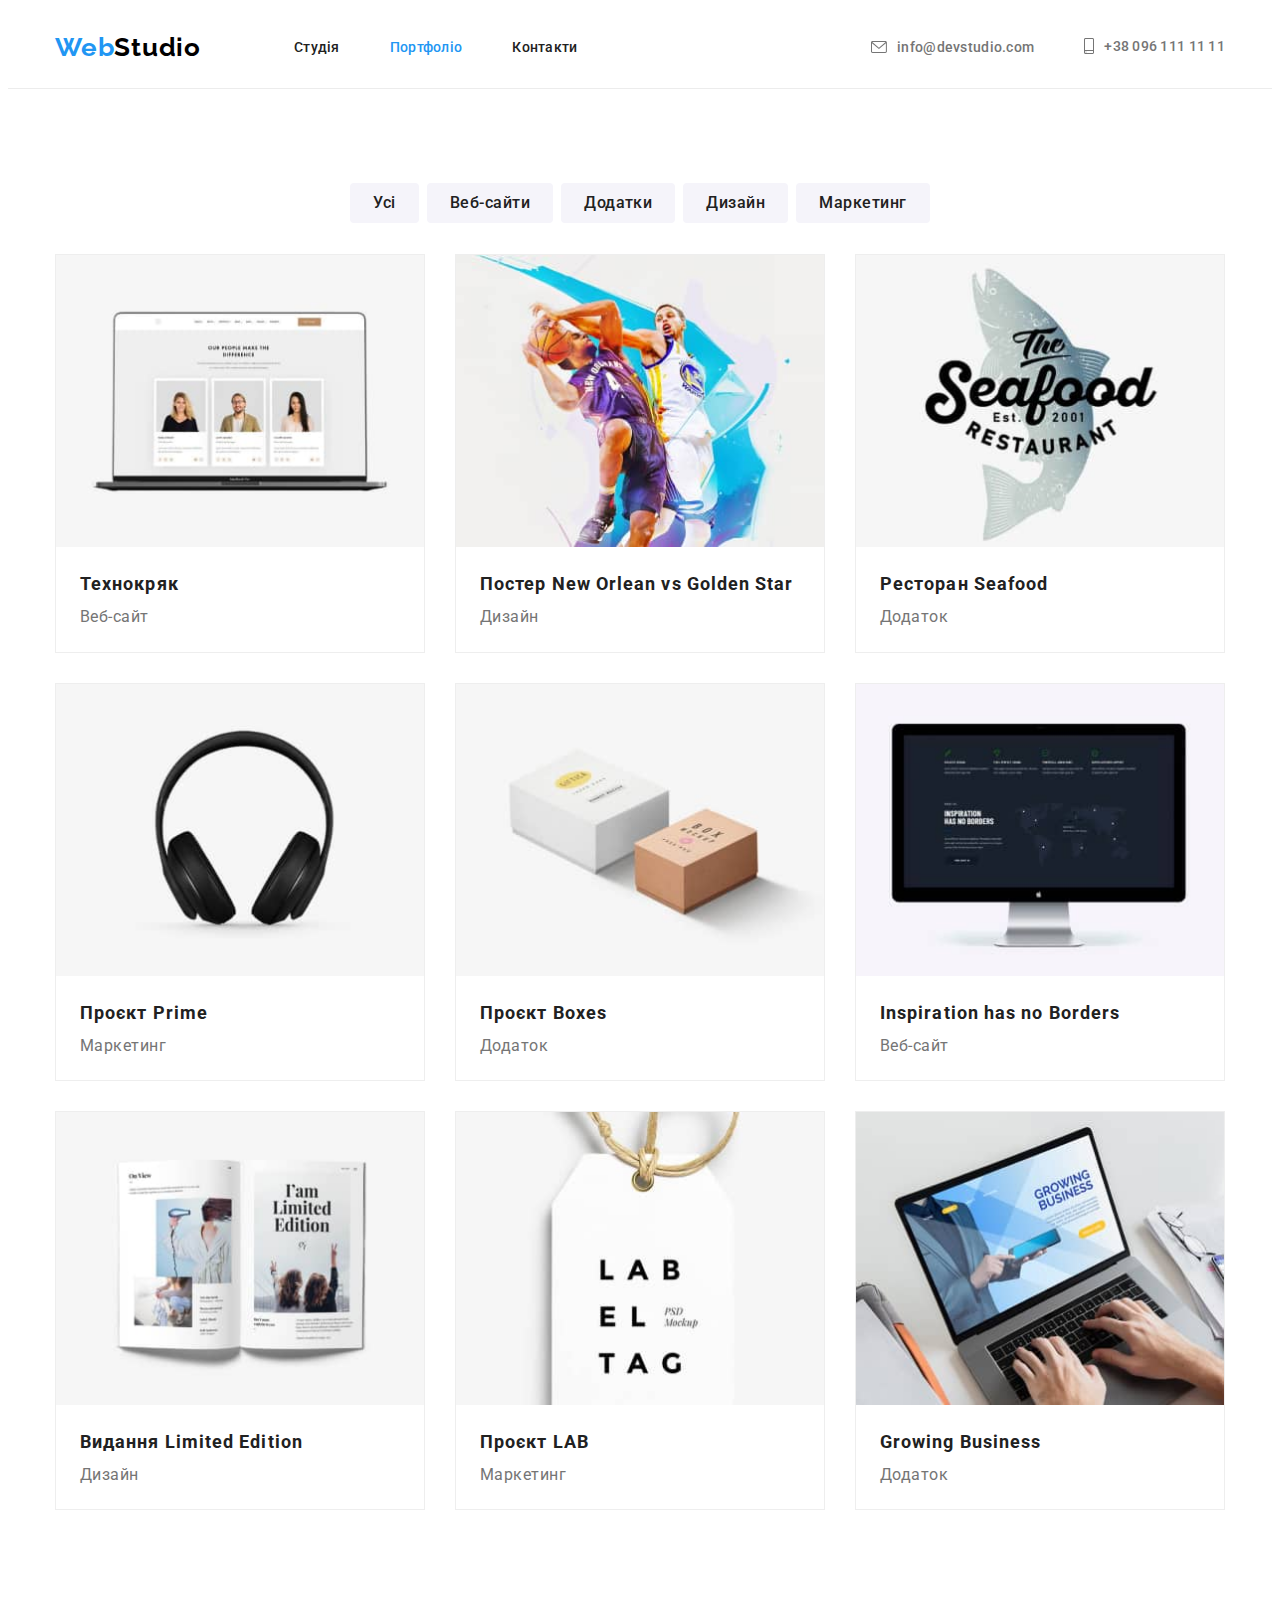
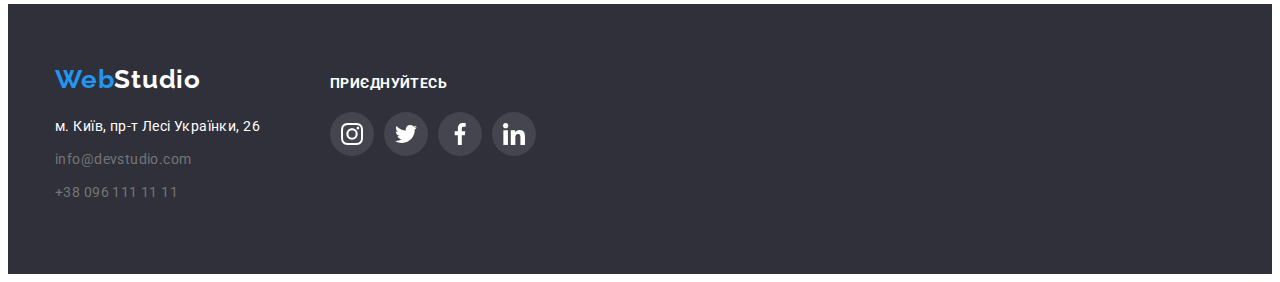
==== commit edee6241: "hw 5.2" ====
--- a/portfolio.html
+++ b/portfolio.html
@@ -85,7 +85,7 @@
       дозволить
       відвідувачу отримати
       вичерпні відомості про компанію чи приватну особу.</p>
-    <img src="./images/portfolio/img7.jpg" alt="приклади сайтів" width="370" height="294" />
+    <img src="./images/portfolio/img2.jpg" alt="приклади сайтів" width="370" height="294" />
   </div>
             <div class="text-work">
               <h2 class="header-portofolio">Постер New Orlean vs Golden Star</h2>
@@ -101,7 +101,7 @@
                     дозволить
                     відвідувачу отримати
                     вичерпні відомості про компанію чи приватну особу.</p>
-                  <img src="./images/portfolio/img7.jpg" alt="приклади сайтів" width="370" height="294" />
+                  <img src="./images/portfolio/img3.jpg" alt="приклади сайтів" width="370" height="294" />
                 </div>
             <div class="text-work">
               <h2 class="header-portofolio">Ресторан Seafood</h2>
@@ -117,7 +117,7 @@
             дозволить
             відвідувачу отримати
             вичерпні відомості про компанію чи приватну особу.</p>
-          <img src="./images/portfolio/img7.jpg" alt="приклади сайтів" width="370" height="294" />
+          <img src="./images/portfolio/img4.jpg" alt="приклади сайтів" width="370" height="294" />
         </div>
             <div class="text-work">
               <h2 class="header-portofolio">Проєкт Prime</h2>
@@ -134,7 +134,7 @@
             дозволить
             відвідувачу отримати
             вичерпні відомості про компанію чи приватну особу.</p>
-          <img src="./images/portfolio/img7.jpg" alt="приклади сайтів" width="370" height="294" />
+          <img src="./images/portfolio/img5.jpg" alt="приклади сайтів" width="370" height="294" />
         </div>
             <div class="text-work">
               <h2 class="header-portofolio">Проєкт Boxes</h2>
@@ -150,7 +150,7 @@
             дозволить
             відвідувачу отримати
             вичерпні відомості про компанію чи приватну особу.</p>
-          <img src="./images/portfolio/img7.jpg" alt="приклади сайтів" width="370" height="294" />
+          <img src="./images/portfolio/img6.jpg" alt="приклади сайтів" width="370" height="294" />
         </div>
             <div class="text-work">
               <h2 class="header-portofolio">Inspiration has no Borders</h2>
@@ -182,7 +182,7 @@
             дозволить
             відвідувачу отримати
             вичерпні відомості про компанію чи приватну особу.</p>
-          <img src="./images/portfolio/img7.jpg" alt="приклади сайтів" width="370" height="294" />
+          <img src="./images/portfolio/img8.jpg" alt="приклади сайтів" width="370" height="294" />
         </div>
             <div class="text-work">
               <h2 class="header-portofolio">Проєкт LAB</h2>
@@ -198,7 +198,7 @@
             дозволить
             відвідувачу отримати
             вичерпні відомості про компанію чи приватну особу.</p>
-          <img src="./images/portfolio/img7.jpg" alt="приклади сайтів" width="370" height="294" />
+          <img src="./images/portfolio/img9.jpg" alt="приклади сайтів" width="370" height="294" />
         </div>
             <div class="text-work">
               <h2 class="header-portofolio">Growing Business</h2>
